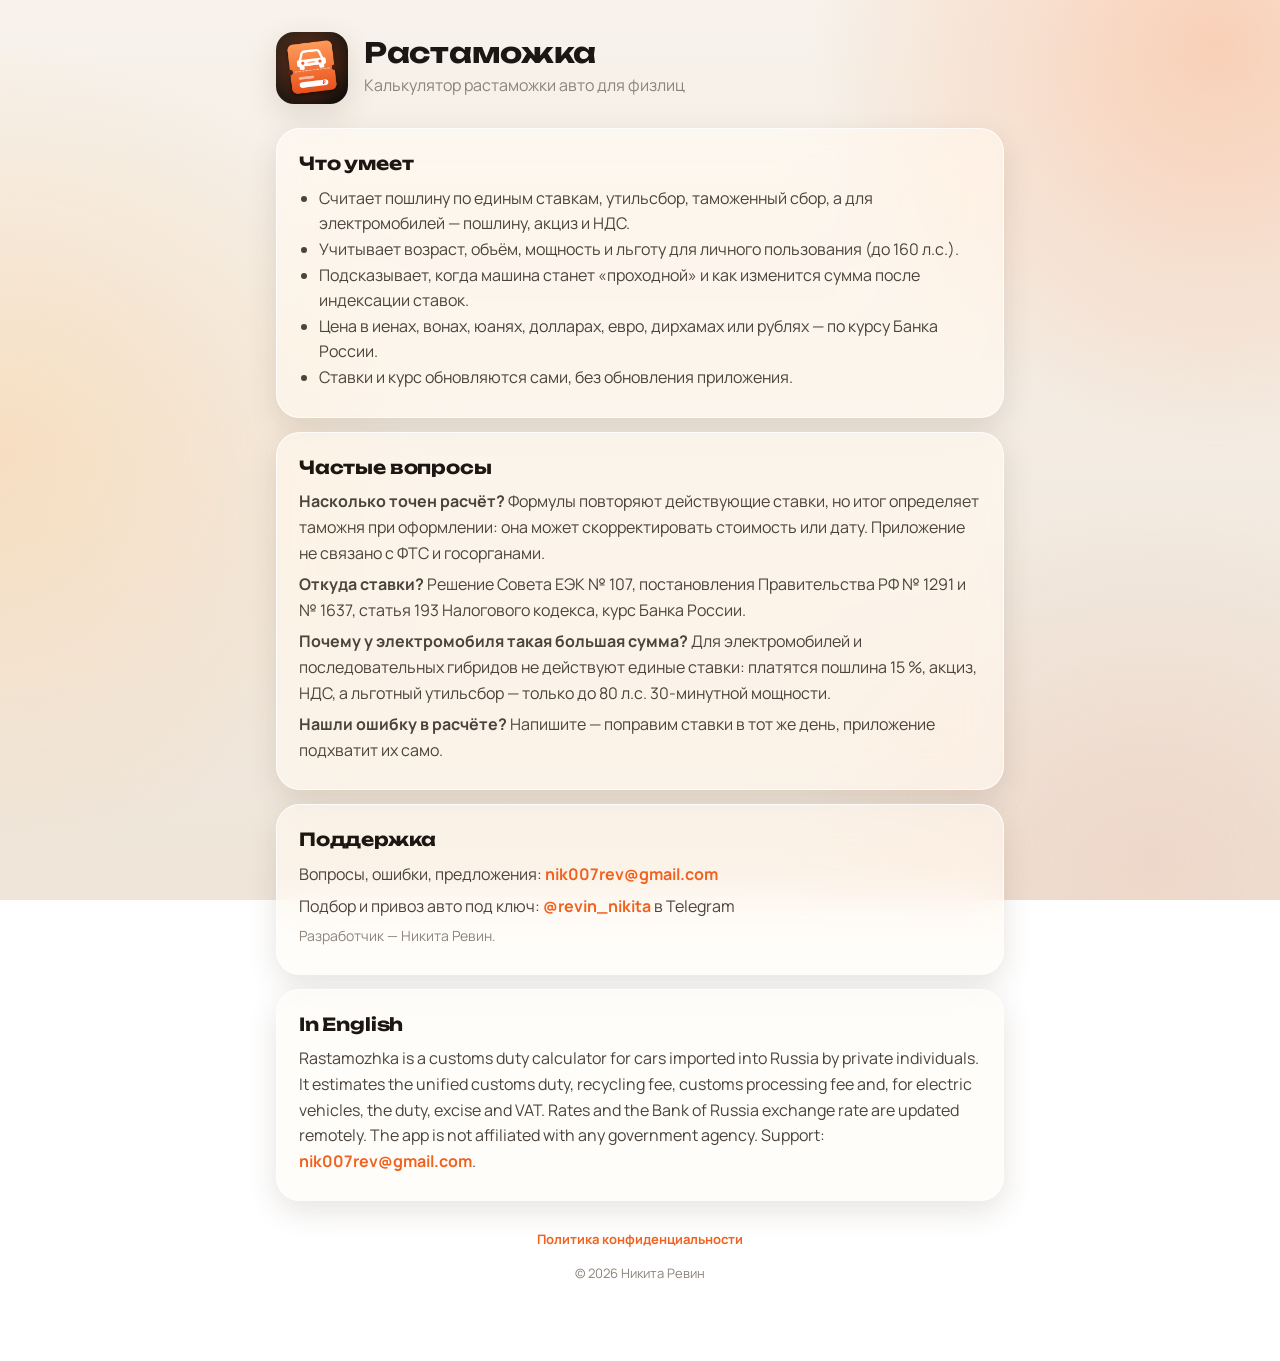
==== index.html @ b53839e8 "Сайт приложения Растаможка: поддержка, политика, файл ставок" ====
<!doctype html>
<html lang="ru">
<head>
<meta charset="utf-8">
<meta name="viewport" content="width=device-width, initial-scale=1">
<title>Растаможка — калькулятор растаможки авто</title>
<meta name="description" content="Калькулятор таможенных платежей на автомобили для физлиц: пошлина, утильсбор, сборы, электромобили. Ставки и курс ЦБ обновляются автоматически.">
<link rel="icon" href="favicon.png">
<link rel="preconnect" href="https://fonts.googleapis.com">
<link href="https://fonts.googleapis.com/css2?family=Manrope:wght@500;700;800&family=Unbounded:wght@600;700&display=swap" rel="stylesheet">
<link rel="stylesheet" href="style.css">
</head>
<body>
<main>
  <header>
    <img src="icon.png" alt="">
    <div>
      <h1>Растаможка</h1>
      <p class="sub">Калькулятор растаможки авто для физлиц</p>
    </div>
  </header>

  <section class="card">
    <h2>Что умеет</h2>
    <ul>
      <li>Считает пошлину по единым ставкам, утильсбор, таможенный сбор, а для электромобилей — пошлину, акциз и НДС.</li>
      <li>Учитывает возраст, объём, мощность и льготу для личного пользования (до 160 л.с.).</li>
      <li>Подсказывает, когда машина станет «проходной» и как изменится сумма после индексации ставок.</li>
      <li>Цена в иенах, вонах, юанях, долларах, евро, дирхамах или рублях — по курсу Банка России.</li>
      <li>Ставки и курс обновляются сами, без обновления приложения.</li>
    </ul>
  </section>

  <section class="card">
    <h2>Частые вопросы</h2>
    <p><b>Насколько точен расчёт?</b> Формулы повторяют действующие ставки, но итог определяет таможня при оформлении: она может скорректировать стоимость или дату. Приложение не связано с ФТС и госорганами.</p>
    <p><b>Откуда ставки?</b> Решение Совета ЕЭК № 107, постановления Правительства РФ № 1291 и № 1637, статья 193 Налогового кодекса, курс Банка России.</p>
    <p><b>Почему у электромобиля такая большая сумма?</b> Для электромобилей и последовательных гибридов не действуют единые ставки: платятся пошлина 15 %, акциз, НДС, а льготный утильсбор — только до 80 л.с. 30-минутной мощности.</p>
    <p><b>Нашли ошибку в расчёте?</b> Напишите — поправим ставки в тот же день, приложение подхватит их само.</p>
  </section>

  <section class="card">
    <h2>Поддержка</h2>
    <p>Вопросы, ошибки, предложения: <a href="mailto:nik007rev@gmail.com?subject=Растаможка">nik007rev@gmail.com</a></p>
    <p>Подбор и привоз авто под ключ: <a href="https://t.me/revin_nikita">@revin_nikita</a> в Telegram</p>
    <p class="muted">Разработчик — Никита Ревин.</p>
  </section>

  <section class="card">
    <h2>In English</h2>
    <p>Rastamozhka is a customs duty calculator for cars imported into Russia by private individuals. It estimates the unified customs duty, recycling fee, customs processing fee and, for electric vehicles, the duty, excise and VAT. Rates and the Bank of Russia exchange rate are updated remotely. The app is not affiliated with any government agency. Support: <a href="mailto:nik007rev@gmail.com">nik007rev@gmail.com</a>.</p>
  </section>

  <footer>
    <nav><a href="privacy.html">Политика конфиденциальности</a></nav>
    <p>© 2026 Никита Ревин</p>
  </footer>
</main>
</body>
</html>
---- style.css ----
:root {
  --ink: #1c1712;
  --ink2: #4b443c;
  --muted: #8d8479;
  --accent: #f2621f;
  --glass: rgba(255, 252, 247, 0.58);
  --glass-border: rgba(255, 255, 255, 0.82);
  --shadow: rgba(70, 45, 20, 0.13);
  --bg1: #f7f2eb;
  --bg2: #efe5d9;
}
@media (prefers-color-scheme: dark) {
  :root {
    --ink: #f6f0e9;
    --ink2: #d2c8bd;
    --muted: #9c9186;
    --accent: #ff7a3d;
    --glass: rgba(44, 35, 28, 0.52);
    --glass-border: rgba(255, 238, 220, 0.13);
    --shadow: rgba(0, 0, 0, 0.5);
    --bg1: #15100c;
    --bg2: #0c0908;
  }
}
* { box-sizing: border-box; }
html, body { margin: 0; }
body {
  font-family: 'Manrope', system-ui, -apple-system, sans-serif;
  color: var(--ink2);
  background: linear-gradient(180deg, var(--bg1), var(--bg2)) fixed;
  min-height: 100vh;
  line-height: 1.6;
  font-size: 16px;
}
body::before {
  content: '';
  position: fixed;
  inset: 0;
  z-index: -1;
  background:
    radial-gradient(45vmax 45vmax at 95% 5%, rgba(255, 138, 76, 0.32), transparent 70%),
    radial-gradient(45vmax 45vmax at 0% 50%, rgba(255, 194, 122, 0.32), transparent 70%),
    radial-gradient(40vmax 40vmax at 90% 95%, rgba(233, 164, 143, 0.22), transparent 70%);
}
main { max-width: 760px; margin: 0 auto; padding: 32px 16px 64px; }
header { display: flex; align-items: center; gap: 16px; margin-bottom: 24px; }
header img { width: 72px; height: 72px; border-radius: 18px; box-shadow: 0 10px 30px var(--shadow); }
h1, h2 { font-family: 'Unbounded', system-ui, sans-serif; color: var(--ink); letter-spacing: -0.01em; }
h1 { font-size: 28px; line-height: 1.15; margin: 0; }
h2 { font-size: 18px; margin: 0 0 8px; }
.sub { margin: 4px 0 0; color: var(--muted); }
.card {
  background: var(--glass);
  border: 1px solid var(--glass-border);
  border-radius: 24px;
  padding: 20px 22px;
  margin: 14px 0;
  backdrop-filter: blur(24px) saturate(170%);
  -webkit-backdrop-filter: blur(24px) saturate(170%);
  box-shadow: 0 10px 30px var(--shadow);
}
.card p { margin: 6px 0; }
a { color: var(--accent); font-weight: 700; text-decoration: none; }
a:hover { text-decoration: underline; }
ul { padding-left: 20px; margin: 6px 0; }
.btn {
  display: inline-block;
  background: var(--accent);
  color: #fff;
  padding: 12px 20px;
  border-radius: 16px;
  font-weight: 800;
  margin-top: 8px;
}
.btn:hover { text-decoration: none; filter: brightness(1.05); }
.muted { color: var(--muted); font-size: 14px; }
footer { text-align: center; color: var(--muted); font-size: 13px; margin-top: 28px; }
nav { display: flex; gap: 18px; justify-content: center; margin-top: 10px; }
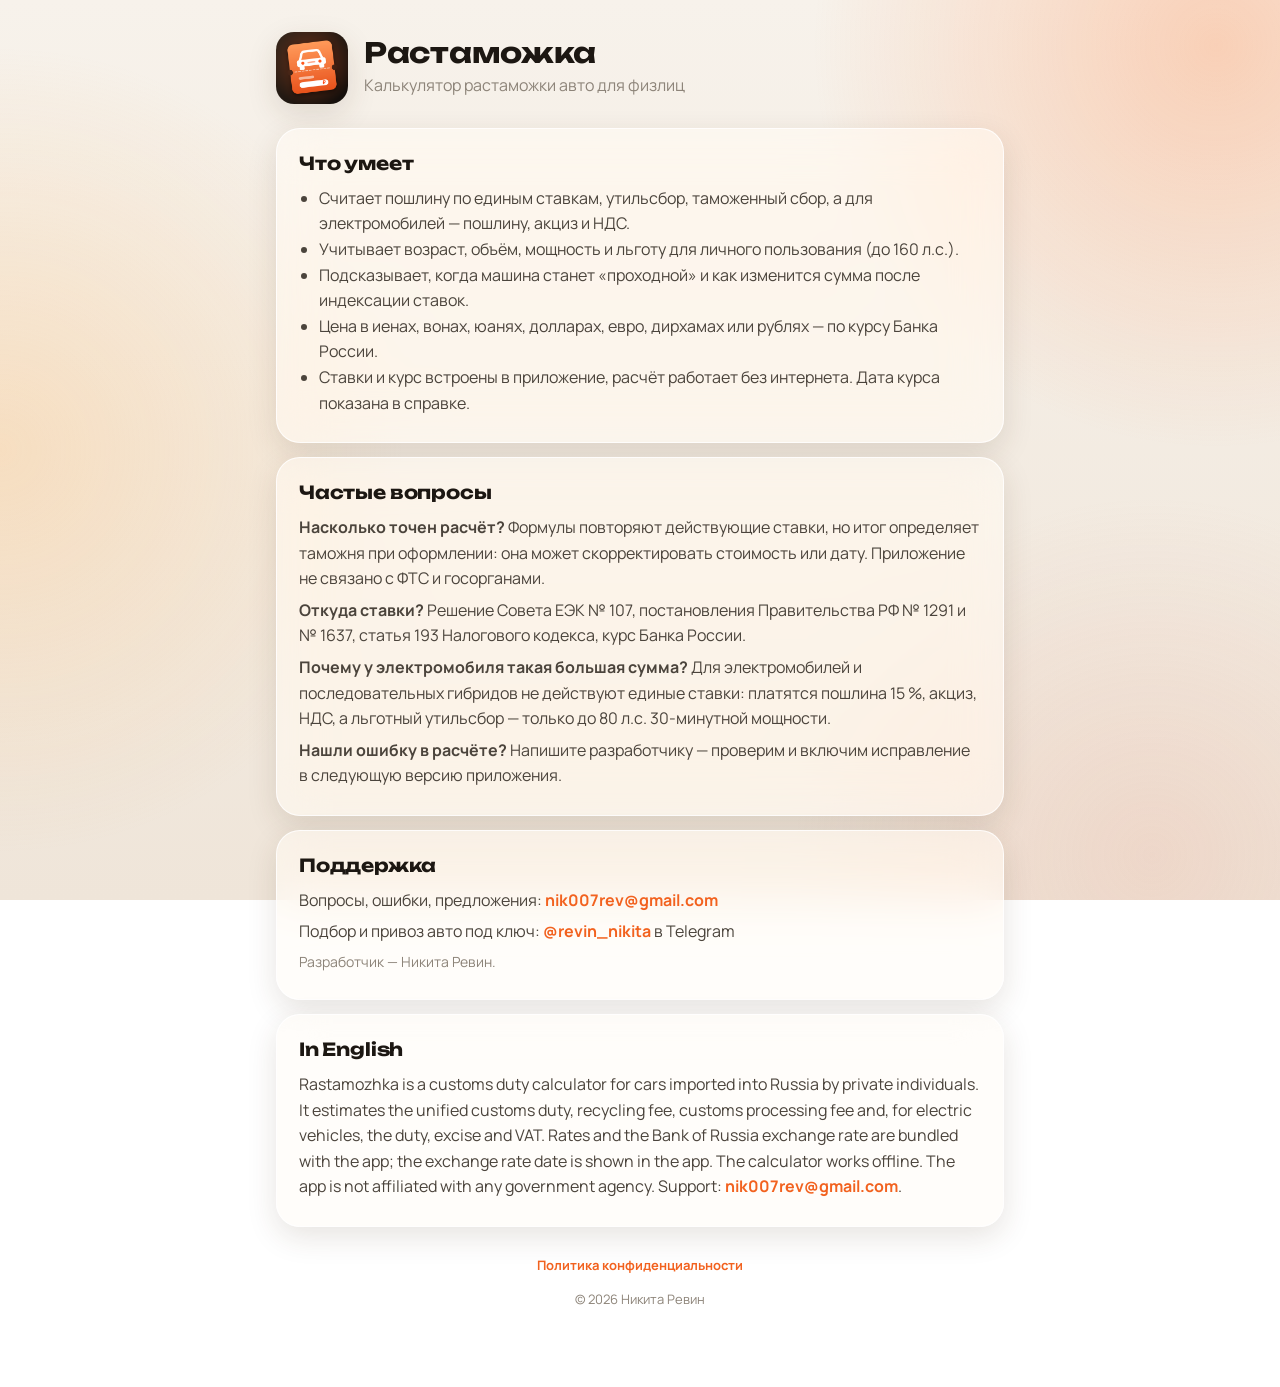
==== commit 0b70a581: "Align support and privacy pages with bundled offline app" ====
--- a/index.html
+++ b/index.html
@@ -4,7 +4,7 @@
 <meta charset="utf-8">
 <meta name="viewport" content="width=device-width, initial-scale=1">
 <title>Растаможка — калькулятор растаможки авто</title>
-<meta name="description" content="Калькулятор таможенных платежей на автомобили для физлиц: пошлина, утильсбор, сборы, электромобили. Ставки и курс ЦБ обновляются автоматически.">
+<meta name="description" content="Калькулятор таможенных платежей на автомобили для физлиц: пошлина, утильсбор, сборы, электромобили. Ставки и курс ЦБ встроены в приложение.">
 <link rel="icon" href="favicon.png">
 <link rel="preconnect" href="https://fonts.googleapis.com">
 <link href="https://fonts.googleapis.com/css2?family=Manrope:wght@500;700;800&family=Unbounded:wght@600;700&display=swap" rel="stylesheet">
@@ -27,7 +27,7 @@
       <li>Учитывает возраст, объём, мощность и льготу для личного пользования (до 160 л.с.).</li>
       <li>Подсказывает, когда машина станет «проходной» и как изменится сумма после индексации ставок.</li>
       <li>Цена в иенах, вонах, юанях, долларах, евро, дирхамах или рублях — по курсу Банка России.</li>
-      <li>Ставки и курс обновляются сами, без обновления приложения.</li>
+      <li>Ставки и курс встроены в приложение, расчёт работает без интернета. Дата курса показана в справке.</li>
     </ul>
   </section>
 
@@ -36,7 +36,7 @@
     <p><b>Насколько точен расчёт?</b> Формулы повторяют действующие ставки, но итог определяет таможня при оформлении: она может скорректировать стоимость или дату. Приложение не связано с ФТС и госорганами.</p>
     <p><b>Откуда ставки?</b> Решение Совета ЕЭК № 107, постановления Правительства РФ № 1291 и № 1637, статья 193 Налогового кодекса, курс Банка России.</p>
     <p><b>Почему у электромобиля такая большая сумма?</b> Для электромобилей и последовательных гибридов не действуют единые ставки: платятся пошлина 15 %, акциз, НДС, а льготный утильсбор — только до 80 л.с. 30-минутной мощности.</p>
-    <p><b>Нашли ошибку в расчёте?</b> Напишите — поправим ставки в тот же день, приложение подхватит их само.</p>
+    <p><b>Нашли ошибку в расчёте?</b> Напишите разработчику — проверим и включим исправление в следующую версию приложения.</p>
   </section>
 
   <section class="card">
@@ -48,7 +48,7 @@
 
   <section class="card">
     <h2>In English</h2>
-    <p>Rastamozhka is a customs duty calculator for cars imported into Russia by private individuals. It estimates the unified customs duty, recycling fee, customs processing fee and, for electric vehicles, the duty, excise and VAT. Rates and the Bank of Russia exchange rate are updated remotely. The app is not affiliated with any government agency. Support: <a href="mailto:nik007rev@gmail.com">nik007rev@gmail.com</a>.</p>
+    <p>Rastamozhka is a customs duty calculator for cars imported into Russia by private individuals. It estimates the unified customs duty, recycling fee, customs processing fee and, for electric vehicles, the duty, excise and VAT. Rates and the Bank of Russia exchange rate are bundled with the app; the exchange rate date is shown in the app. The calculator works offline. The app is not affiliated with any government agency. Support: <a href="mailto:nik007rev@gmail.com">nik007rev@gmail.com</a>.</p>
   </section>
 
   <footer>
